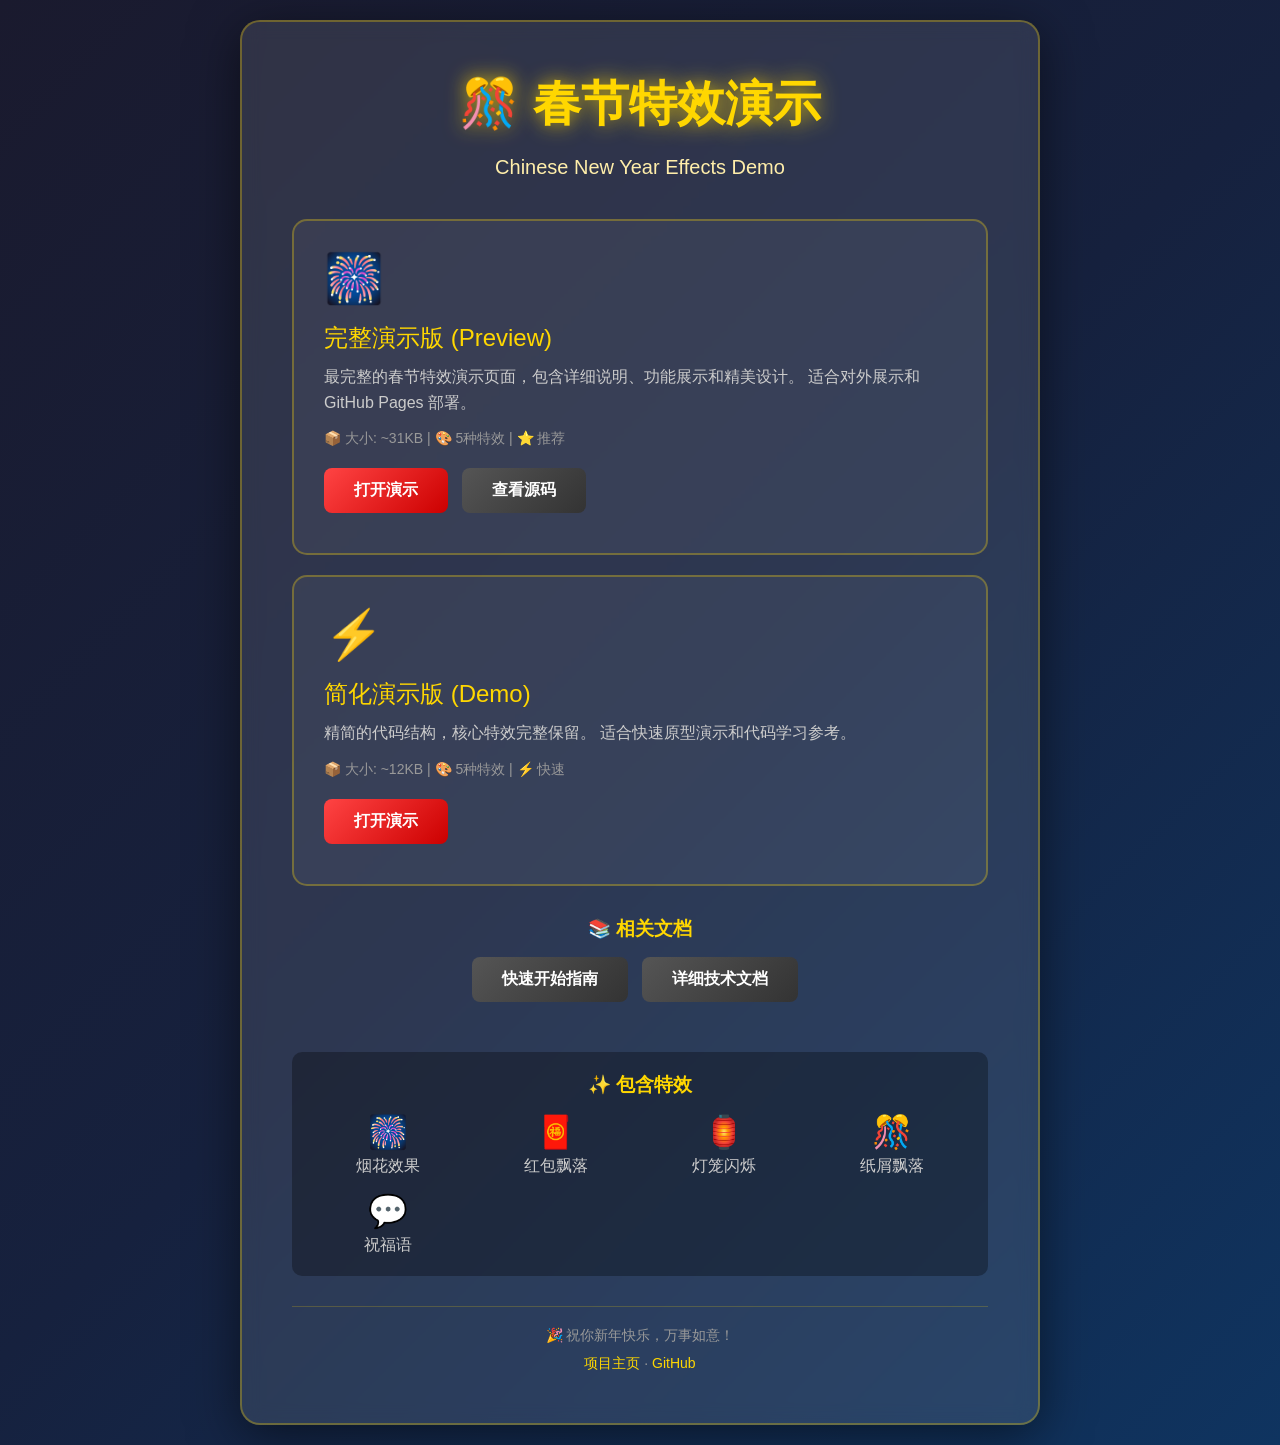
==== index.html @ f568c101 "feat(cny-festive-effects): add standalone, inline HTML demo page with multiple Chinese New Year effe" ====
<!DOCTYPE html>
<html lang="zh-CN">
<head>
    <meta charset="UTF-8">
    <meta name="viewport" content="width=device-width, initial-scale=1.0">
    <title>春节特效演示 - 导航页</title>
    <style>
        * {
            margin: 0;
            padding: 0;
            box-sizing: border-box;
        }

        body {
            font-family: "Microsoft YaHei", "微软雅黑", Arial, sans-serif;
            background: linear-gradient(135deg, #1a1a2e 0%, #16213e 50%, #0f3460 100%);
            min-height: 100vh;
            display: flex;
            justify-content: center;
            align-items: center;
            padding: 20px;
        }

        .container {
            max-width: 800px;
            background: rgba(255, 255, 255, 0.1);
            backdrop-filter: blur(10px);
            border-radius: 20px;
            padding: 50px;
            box-shadow: 0 10px 50px rgba(0, 0, 0, 0.5);
            border: 2px solid rgba(255, 215, 0, 0.3);
        }

        h1 {
            color: #ffd700;
            text-align: center;
            font-size: 48px;
            margin-bottom: 20px;
            text-shadow: 0 0 20px rgba(255, 215, 0, 0.8);
        }

        .subtitle {
            color: #ffeeaa;
            text-align: center;
            font-size: 20px;
            margin-bottom: 40px;
        }

        .demo-cards {
            display: grid;
            gap: 20px;
            margin-bottom: 30px;
        }

        .card {
            background: rgba(255, 255, 255, 0.05);
            border: 2px solid rgba(255, 215, 0, 0.3);
            border-radius: 15px;
            padding: 30px;
            transition: all 0.3s;
        }

        .card:hover {
            transform: translateY(-5px);
            border-color: rgba(255, 215, 0, 0.6);
            box-shadow: 0 10px 30px rgba(255, 215, 0, 0.2);
        }

        .card-icon {
            font-size: 48px;
            margin-bottom: 15px;
        }

        .card-title {
            color: #ffd700;
            font-size: 24px;
            margin-bottom: 10px;
        }

        .card-desc {
            color: #ccc;
            font-size: 16px;
            line-height: 1.6;
            margin-bottom: 15px;
        }

        .card-meta {
            color: #999;
            font-size: 14px;
            margin-bottom: 20px;
        }

        .btn {
            display: inline-block;
            padding: 12px 30px;
            background: linear-gradient(135deg, #ff4444, #cc0000);
            color: white;
            text-decoration: none;
            border-radius: 8px;
            font-size: 16px;
            font-weight: bold;
            transition: all 0.3s;
            margin-right: 10px;
            margin-bottom: 10px;
        }

        .btn:hover {
            background: linear-gradient(135deg, #cc0000, #990000);
            transform: translateY(-2px);
            box-shadow: 0 5px 15px rgba(255, 68, 68, 0.4);
        }

        .btn-secondary {
            background: linear-gradient(135deg, #555, #333);
        }

        .btn-secondary:hover {
            background: linear-gradient(135deg, #333, #111);
        }

        .footer {
            text-align: center;
            color: #999;
            font-size: 14px;
            margin-top: 30px;
            padding-top: 20px;
            border-top: 1px solid rgba(255, 215, 0, 0.2);
        }

        .footer a {
            color: #ffd700;
            text-decoration: none;
        }

        .footer a:hover {
            text-decoration: underline;
        }

        @media (max-width: 600px) {
            .container {
                padding: 30px 20px;
            }

            h1 {
                font-size: 36px;
            }

            .subtitle {
                font-size: 16px;
            }

            .card-title {
                font-size: 20px;
            }
        }
    </style>
</head>
<body>
    <div class="container">
        <h1>🎊 春节特效演示</h1>
        <p class="subtitle">Chinese New Year Effects Demo</p>

        <div class="demo-cards">
            <!-- 完整演示版 -->
            <div class="card">
                <div class="card-icon">🎆</div>
                <div class="card-title">完整演示版 (Preview)</div>
                <div class="card-desc">
                    最完整的春节特效演示页面，包含详细说明、功能展示和精美设计。
                    适合对外展示和 GitHub Pages 部署。
                </div>
                <div class="card-meta">📦 大小: ~31KB | 🎨 5种特效 | ⭐ 推荐</div>
                <a href="preview.html" class="btn">打开演示</a>
                <a href="https://github.com" target="_blank" class="btn btn-secondary">查看源码</a>
            </div>

            <!-- 简化演示版 -->
            <div class="card">
                <div class="card-icon">⚡</div>
                <div class="card-title">简化演示版 (Demo)</div>
                <div class="card-desc">
                    精简的代码结构，核心特效完整保留。
                    适合快速原型演示和代码学习参考。
                </div>
                <div class="card-meta">📦 大小: ~12KB | 🎨 5种特效 | ⚡ 快速</div>
                <a href="demo.html" class="btn">打开演示</a>
            </div>
        </div>

        <!-- 文档链接 -->
        <div style="text-align: center; margin-top: 30px;">
            <h3 style="color: #ffd700; margin-bottom: 15px;">📚 相关文档</h3>
            <a href="SPRING_FESTIVAL_DEMO.md" class="btn btn-secondary">快速开始指南</a>
            <a href="DEMO.md" class="btn btn-secondary">详细技术文档</a>
        </div>

        <!-- 特效预览 -->
        <div style="margin-top: 40px; padding: 20px; background: rgba(0,0,0,0.3); border-radius: 10px;">
            <h3 style="color: #ffd700; text-align: center; margin-bottom: 15px;">✨ 包含特效</h3>
            <div style="display: grid; grid-template-columns: repeat(auto-fit, minmax(150px, 1fr)); gap: 15px; color: #ccc;">
                <div style="text-align: center;">
                    <div style="font-size: 32px; margin-bottom: 5px;">🎆</div>
                    <div>烟花效果</div>
                </div>
                <div style="text-align: center;">
                    <div style="font-size: 32px; margin-bottom: 5px;">🧧</div>
                    <div>红包飘落</div>
                </div>
                <div style="text-align: center;">
                    <div style="font-size: 32px; margin-bottom: 5px;">🏮</div>
                    <div>灯笼闪烁</div>
                </div>
                <div style="text-align: center;">
                    <div style="font-size: 32px; margin-bottom: 5px;">🎊</div>
                    <div>纸屑飘落</div>
                </div>
                <div style="text-align: center;">
                    <div style="font-size: 32px; margin-bottom: 5px;">💬</div>
                    <div>祝福语</div>
                </div>
            </div>
        </div>

        <div class="footer">
            <p>🎉 祝你新年快乐，万事如意！</p>
            <p style="margin-top: 10px;">
                <a href="README.md">项目主页</a> · 
                <a href="https://github.com">GitHub</a>
            </p>
        </div>
    </div>
</body>
</html>
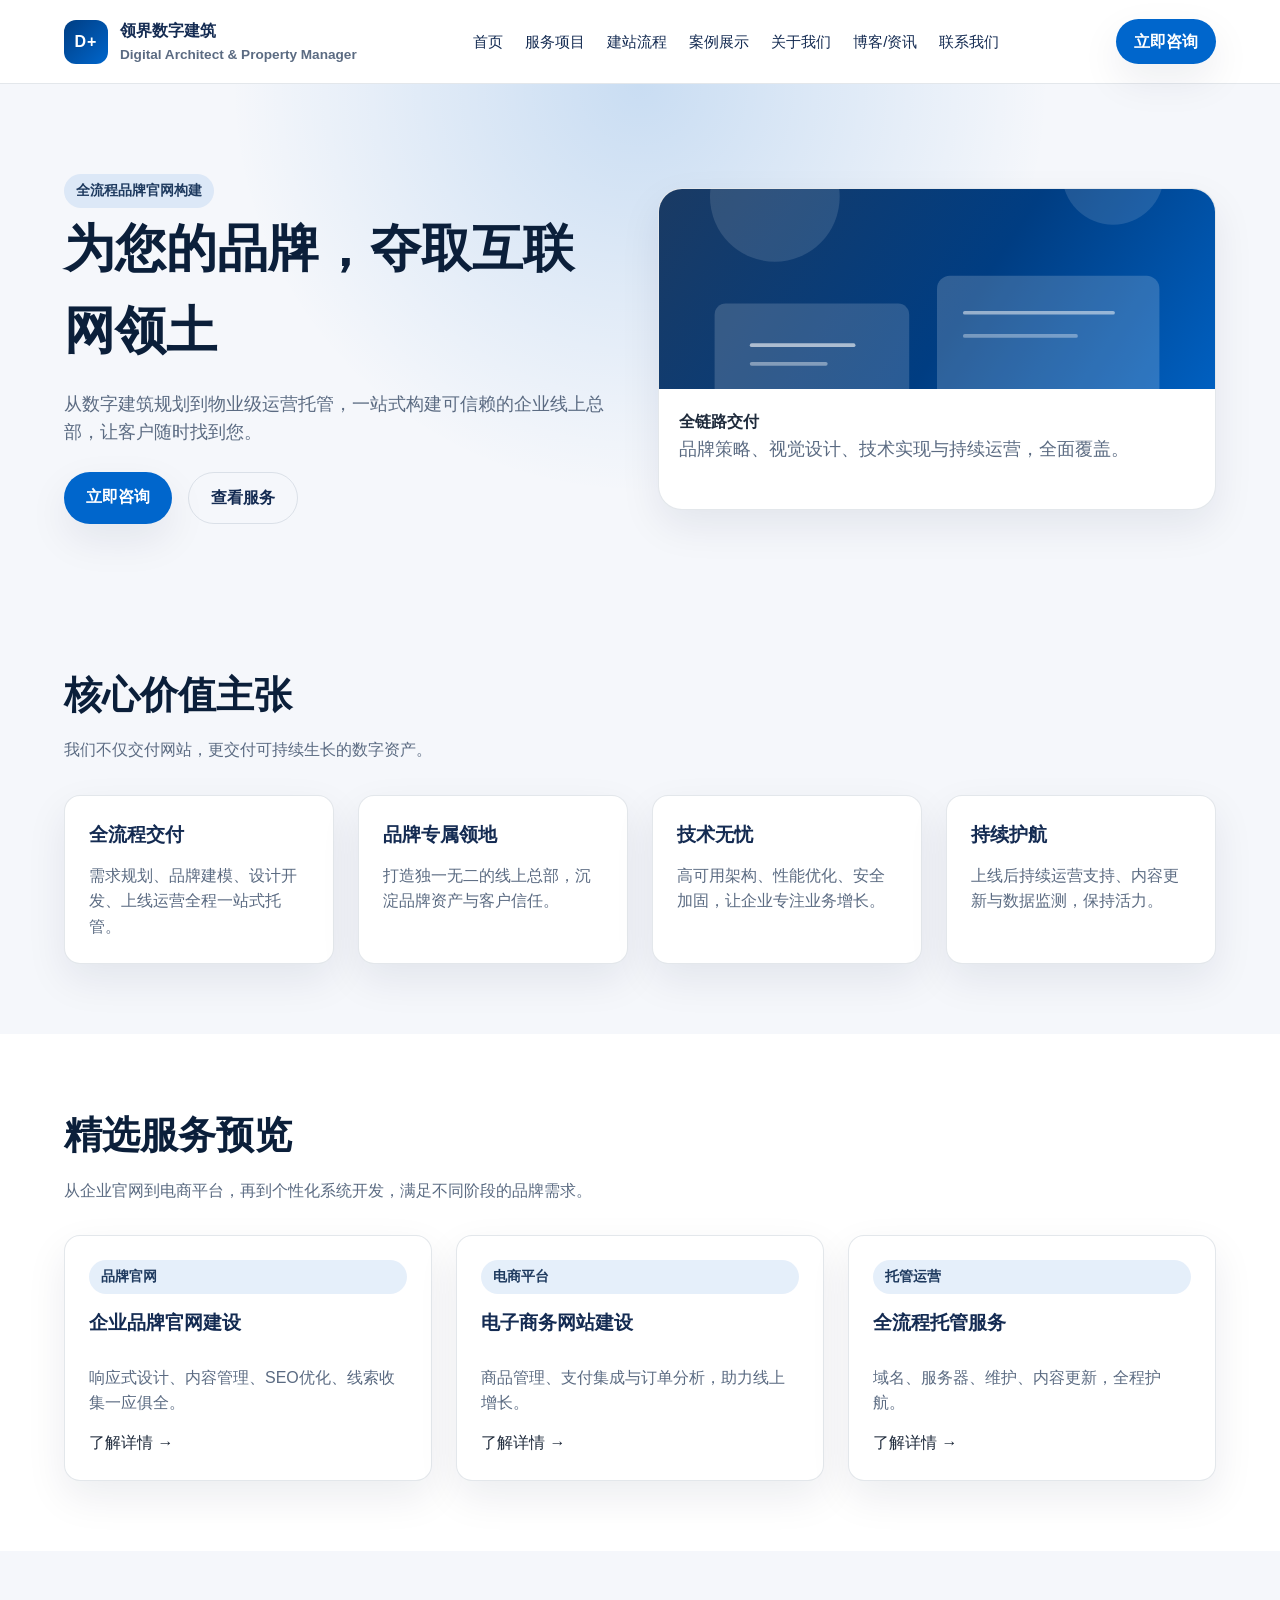
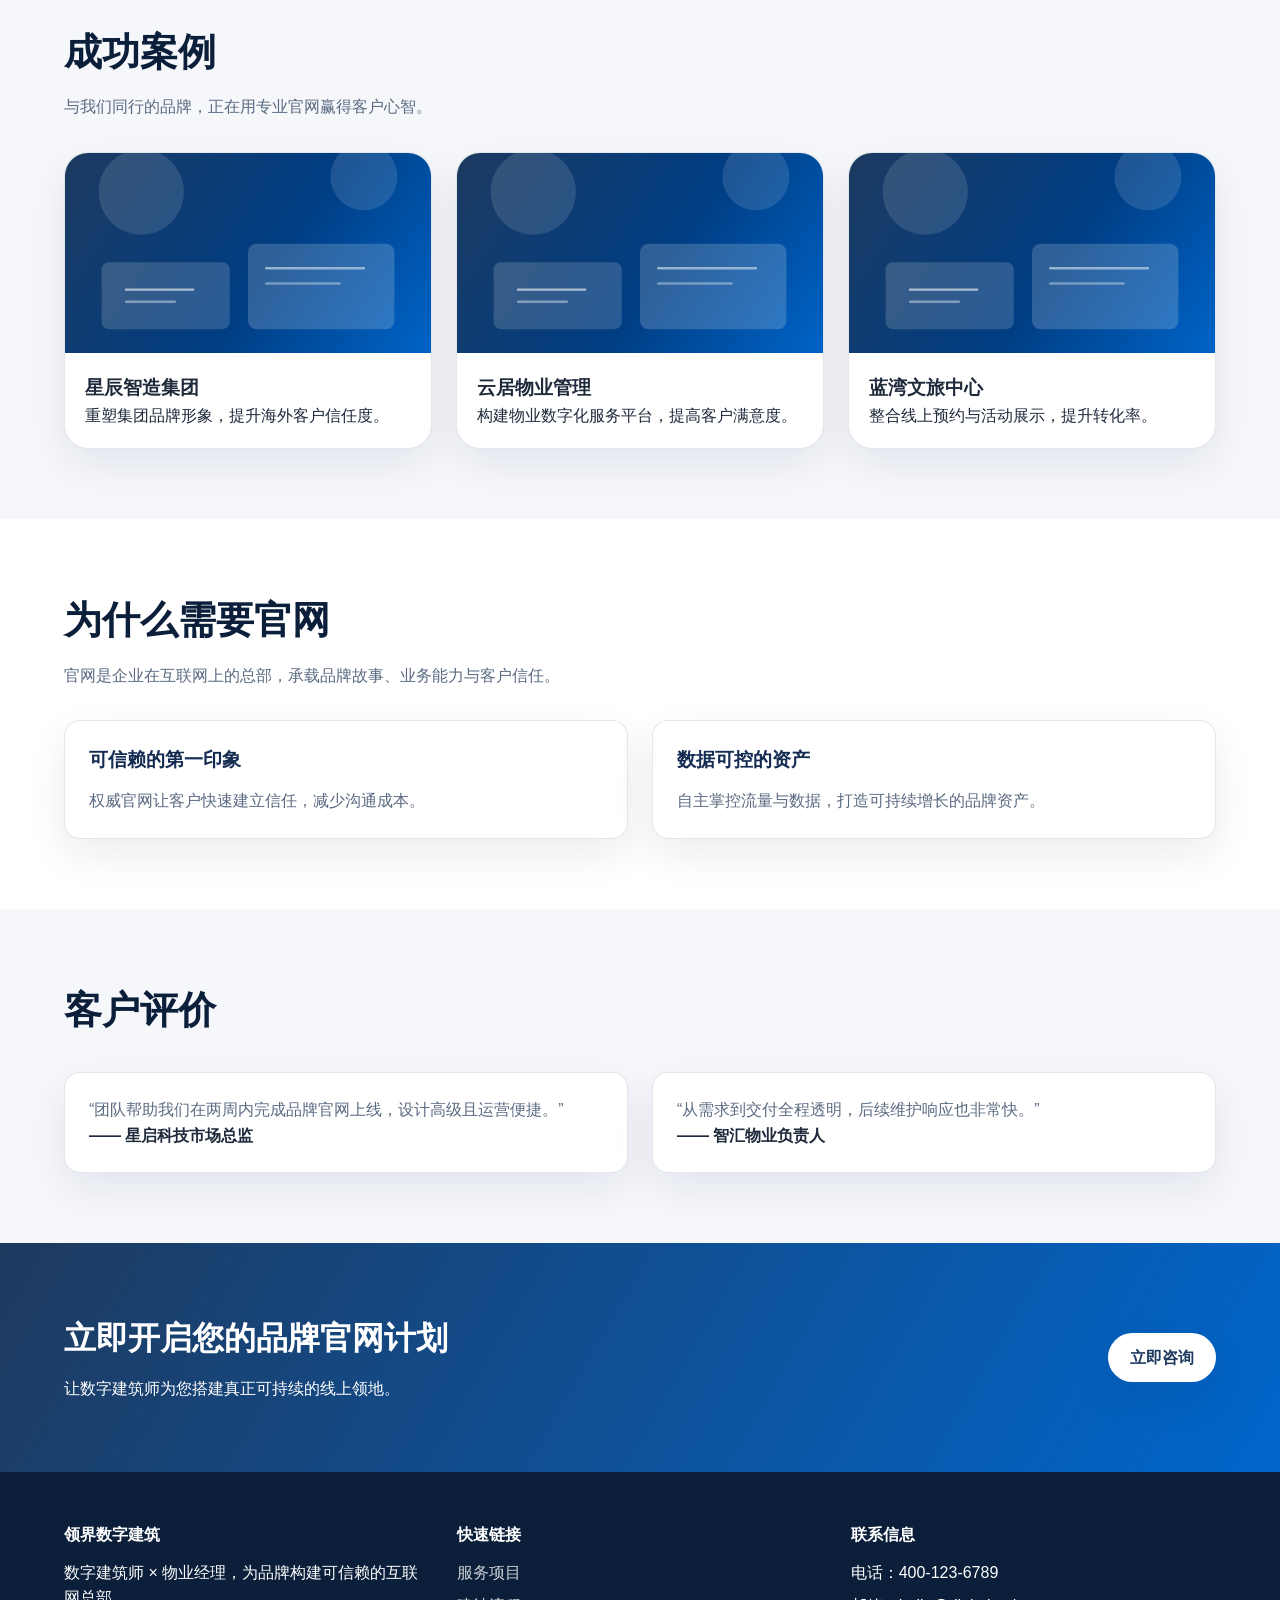
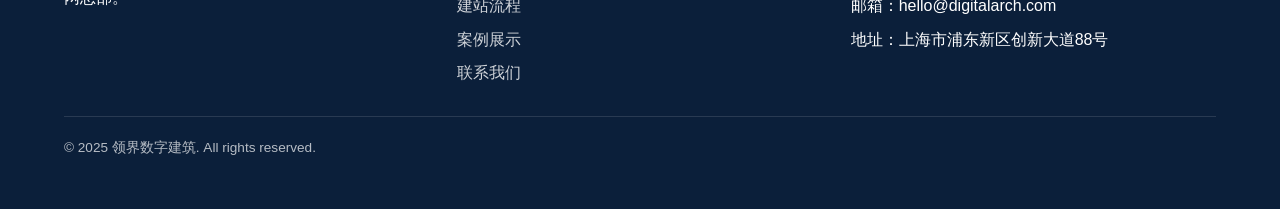
==== commit 0d758081: "Create multi-page brand website for digital architect positioning" ====
--- a/index.html
+++ b/index.html
@@ -1,233 +1,218 @@
 <!DOCTYPE html>
 <html lang="zh-CN">
 <head>
-    <meta charset="UTF-8">
-    <meta name="viewport" content="width=device-width, initial-scale=1.0">
-    <title>春节特效演示 - 导航页</title>
-    <style>
-        * {
-            margin: 0;
-            padding: 0;
-            box-sizing: border-box;
-        }
-
-        body {
-            font-family: "Microsoft YaHei", "微软雅黑", Arial, sans-serif;
-            background: linear-gradient(135deg, #1a1a2e 0%, #16213e 50%, #0f3460 100%);
-            min-height: 100vh;
-            display: flex;
-            justify-content: center;
-            align-items: center;
-            padding: 20px;
-        }
-
-        .container {
-            max-width: 800px;
-            background: rgba(255, 255, 255, 0.1);
-            backdrop-filter: blur(10px);
-            border-radius: 20px;
-            padding: 50px;
-            box-shadow: 0 10px 50px rgba(0, 0, 0, 0.5);
-            border: 2px solid rgba(255, 215, 0, 0.3);
-        }
-
-        h1 {
-            color: #ffd700;
-            text-align: center;
-            font-size: 48px;
-            margin-bottom: 20px;
-            text-shadow: 0 0 20px rgba(255, 215, 0, 0.8);
-        }
-
-        .subtitle {
-            color: #ffeeaa;
-            text-align: center;
-            font-size: 20px;
-            margin-bottom: 40px;
-        }
-
-        .demo-cards {
-            display: grid;
-            gap: 20px;
-            margin-bottom: 30px;
-        }
-
-        .card {
-            background: rgba(255, 255, 255, 0.05);
-            border: 2px solid rgba(255, 215, 0, 0.3);
-            border-radius: 15px;
-            padding: 30px;
-            transition: all 0.3s;
-        }
-
-        .card:hover {
-            transform: translateY(-5px);
-            border-color: rgba(255, 215, 0, 0.6);
-            box-shadow: 0 10px 30px rgba(255, 215, 0, 0.2);
-        }
-
-        .card-icon {
-            font-size: 48px;
-            margin-bottom: 15px;
-        }
-
-        .card-title {
-            color: #ffd700;
-            font-size: 24px;
-            margin-bottom: 10px;
-        }
-
-        .card-desc {
-            color: #ccc;
-            font-size: 16px;
-            line-height: 1.6;
-            margin-bottom: 15px;
-        }
-
-        .card-meta {
-            color: #999;
-            font-size: 14px;
-            margin-bottom: 20px;
-        }
-
-        .btn {
-            display: inline-block;
-            padding: 12px 30px;
-            background: linear-gradient(135deg, #ff4444, #cc0000);
-            color: white;
-            text-decoration: none;
-            border-radius: 8px;
-            font-size: 16px;
-            font-weight: bold;
-            transition: all 0.3s;
-            margin-right: 10px;
-            margin-bottom: 10px;
-        }
-
-        .btn:hover {
-            background: linear-gradient(135deg, #cc0000, #990000);
-            transform: translateY(-2px);
-            box-shadow: 0 5px 15px rgba(255, 68, 68, 0.4);
-        }
-
-        .btn-secondary {
-            background: linear-gradient(135deg, #555, #333);
-        }
-
-        .btn-secondary:hover {
-            background: linear-gradient(135deg, #333, #111);
-        }
-
-        .footer {
-            text-align: center;
-            color: #999;
-            font-size: 14px;
-            margin-top: 30px;
-            padding-top: 20px;
-            border-top: 1px solid rgba(255, 215, 0, 0.2);
-        }
-
-        .footer a {
-            color: #ffd700;
-            text-decoration: none;
-        }
-
-        .footer a:hover {
-            text-decoration: underline;
-        }
-
-        @media (max-width: 600px) {
-            .container {
-                padding: 30px 20px;
-            }
-
-            h1 {
-                font-size: 36px;
-            }
-
-            .subtitle {
-                font-size: 16px;
-            }
-
-            .card-title {
-                font-size: 20px;
-            }
-        }
-    </style>
+  <meta charset="UTF-8" />
+  <meta name="viewport" content="width=device-width, initial-scale=1.0" />
+  <title>数字建筑师与物业经理 | 品牌官网</title>
+  <link rel="stylesheet" href="css/style.css" />
 </head>
 <body>
-    <div class="container">
-        <h1>🎊 春节特效演示</h1>
-        <p class="subtitle">Chinese New Year Effects Demo</p>
-
-        <div class="demo-cards">
-            <!-- 完整演示版 -->
-            <div class="card">
-                <div class="card-icon">🎆</div>
-                <div class="card-title">完整演示版 (Preview)</div>
-                <div class="card-desc">
-                    最完整的春节特效演示页面，包含详细说明、功能展示和精美设计。
-                    适合对外展示和 GitHub Pages 部署。
-                </div>
-                <div class="card-meta">📦 大小: ~31KB | 🎨 5种特效 | ⭐ 推荐</div>
-                <a href="preview.html" class="btn">打开演示</a>
-                <a href="https://github.com" target="_blank" class="btn btn-secondary">查看源码</a>
-            </div>
-
-            <!-- 简化演示版 -->
-            <div class="card">
-                <div class="card-icon">⚡</div>
-                <div class="card-title">简化演示版 (Demo)</div>
-                <div class="card-desc">
-                    精简的代码结构，核心特效完整保留。
-                    适合快速原型演示和代码学习参考。
-                </div>
-                <div class="card-meta">📦 大小: ~12KB | 🎨 5种特效 | ⚡ 快速</div>
-                <a href="demo.html" class="btn">打开演示</a>
-            </div>
-        </div>
-
-        <!-- 文档链接 -->
-        <div style="text-align: center; margin-top: 30px;">
-            <h3 style="color: #ffd700; margin-bottom: 15px;">📚 相关文档</h3>
-            <a href="SPRING_FESTIVAL_DEMO.md" class="btn btn-secondary">快速开始指南</a>
-            <a href="DEMO.md" class="btn btn-secondary">详细技术文档</a>
-        </div>
-
-        <!-- 特效预览 -->
-        <div style="margin-top: 40px; padding: 20px; background: rgba(0,0,0,0.3); border-radius: 10px;">
-            <h3 style="color: #ffd700; text-align: center; margin-bottom: 15px;">✨ 包含特效</h3>
-            <div style="display: grid; grid-template-columns: repeat(auto-fit, minmax(150px, 1fr)); gap: 15px; color: #ccc;">
-                <div style="text-align: center;">
-                    <div style="font-size: 32px; margin-bottom: 5px;">🎆</div>
-                    <div>烟花效果</div>
-                </div>
-                <div style="text-align: center;">
-                    <div style="font-size: 32px; margin-bottom: 5px;">🧧</div>
-                    <div>红包飘落</div>
-                </div>
-                <div style="text-align: center;">
-                    <div style="font-size: 32px; margin-bottom: 5px;">🏮</div>
-                    <div>灯笼闪烁</div>
-                </div>
-                <div style="text-align: center;">
-                    <div style="font-size: 32px; margin-bottom: 5px;">🎊</div>
-                    <div>纸屑飘落</div>
-                </div>
-                <div style="text-align: center;">
-                    <div style="font-size: 32px; margin-bottom: 5px;">💬</div>
-                    <div>祝福语</div>
-                </div>
-            </div>
-        </div>
-
-        <div class="footer">
-            <p>🎉 祝你新年快乐，万事如意！</p>
-            <p style="margin-top: 10px;">
-                <a href="README.md">项目主页</a> · 
-                <a href="https://github.com">GitHub</a>
-            </p>
-        </div>
-    </div>
+  <header class="header">
+    <div class="container nav">
+      <a class="brand" href="index.html">
+        <span class="brand-badge">D+</span>
+        <div>
+          <strong>领界数字建筑</strong>
+          <div style="font-size: 0.85rem; color: var(--muted);">Digital Architect & Property Manager</div>
+        </div>
+      </a>
+      <nav class="nav-links">
+        <a href="index.html">首页</a>
+        <a href="services.html">服务项目</a>
+        <a href="process.html">建站流程</a>
+        <a href="portfolio.html">案例展示</a>
+        <a href="about.html">关于我们</a>
+        <a href="blog.html">博客/资讯</a>
+        <a href="contact.html">联系我们</a>
+      </nav>
+      <a class="nav-cta" href="contact.html">立即咨询</a>
+      <button class="menu-toggle" aria-label="打开菜单">菜单</button>
+    </div>
+  </header>
+
+  <section class="hero">
+    <div class="container hero-grid">
+      <div>
+        <span class="tag">全流程品牌官网构建</span>
+        <h1>为您的品牌，夺取互联网领土</h1>
+        <p>从数字建筑规划到物业级运营托管，一站式构建可信赖的企业线上总部，让客户随时找到您。</p>
+        <div class="hero-actions">
+          <a class="btn btn-primary" href="contact.html">立即咨询</a>
+          <a class="btn btn-outline" href="services.html">查看服务</a>
+        </div>
+      </div>
+      <div class="image-card">
+        <img src="assets/placeholder.svg" alt="数字建筑视觉" />
+        <div class="content">
+          <strong>全链路交付</strong>
+          <p>品牌策略、视觉设计、技术实现与持续运营，全面覆盖。</p>
+        </div>
+      </div>
+    </div>
+  </section>
+
+  <section class="section">
+    <div class="container">
+      <div class="section-heading">
+        <h2>核心价值主张</h2>
+        <p>我们不仅交付网站，更交付可持续生长的数字资产。</p>
+      </div>
+      <div class="grid-4">
+        <div class="card">
+          <h3>全流程交付</h3>
+          <p>需求规划、品牌建模、设计开发、上线运营全程一站式托管。</p>
+        </div>
+        <div class="card">
+          <h3>品牌专属领地</h3>
+          <p>打造独一无二的线上总部，沉淀品牌资产与客户信任。</p>
+        </div>
+        <div class="card">
+          <h3>技术无忧</h3>
+          <p>高可用架构、性能优化、安全加固，让企业专注业务增长。</p>
+        </div>
+        <div class="card">
+          <h3>持续护航</h3>
+          <p>上线后持续运营支持、内容更新与数据监测，保持活力。</p>
+        </div>
+      </div>
+    </div>
+  </section>
+
+  <section class="section" style="background: #fff;">
+    <div class="container">
+      <div class="section-heading">
+        <h2>精选服务预览</h2>
+        <p>从企业官网到电商平台，再到个性化系统开发，满足不同阶段的品牌需求。</p>
+      </div>
+      <div class="grid-3">
+        <div class="card service-preview">
+          <span class="tag">品牌官网</span>
+          <h3>企业品牌官网建设</h3>
+          <p>响应式设计、内容管理、SEO优化、线索收集一应俱全。</p>
+          <a href="services.html">了解详情 →</a>
+        </div>
+        <div class="card service-preview">
+          <span class="tag">电商平台</span>
+          <h3>电子商务网站建设</h3>
+          <p>商品管理、支付集成与订单分析，助力线上增长。</p>
+          <a href="services.html">了解详情 →</a>
+        </div>
+        <div class="card service-preview">
+          <span class="tag">托管运营</span>
+          <h3>全流程托管服务</h3>
+          <p>域名、服务器、维护、内容更新，全程护航。</p>
+          <a href="services.html">了解详情 →</a>
+        </div>
+      </div>
+    </div>
+  </section>
+
+  <section class="section">
+    <div class="container">
+      <div class="section-heading">
+        <h2>成功案例</h2>
+        <p>与我们同行的品牌，正在用专业官网赢得客户心智。</p>
+      </div>
+      <div class="grid-3">
+        <div class="image-card">
+          <img src="assets/placeholder.svg" alt="案例一" />
+          <div class="content">
+            <h3>星辰智造集团</h3>
+            <p>重塑集团品牌形象，提升海外客户信任度。</p>
+          </div>
+        </div>
+        <div class="image-card">
+          <img src="assets/placeholder.svg" alt="案例二" />
+          <div class="content">
+            <h3>云居物业管理</h3>
+            <p>构建物业数字化服务平台，提高客户满意度。</p>
+          </div>
+        </div>
+        <div class="image-card">
+          <img src="assets/placeholder.svg" alt="案例三" />
+          <div class="content">
+            <h3>蓝湾文旅中心</h3>
+            <p>整合线上预约与活动展示，提升转化率。</p>
+          </div>
+        </div>
+      </div>
+    </div>
+  </section>
+
+  <section class="section" style="background: #fff;">
+    <div class="container">
+      <div class="section-heading">
+        <h2>为什么需要官网</h2>
+        <p>官网是企业在互联网上的总部，承载品牌故事、业务能力与客户信任。</p>
+      </div>
+      <div class="grid-2">
+        <div class="card">
+          <h3>可信赖的第一印象</h3>
+          <p>权威官网让客户快速建立信任，减少沟通成本。</p>
+        </div>
+        <div class="card">
+          <h3>数据可控的资产</h3>
+          <p>自主掌控流量与数据，打造可持续增长的品牌资产。</p>
+        </div>
+      </div>
+    </div>
+  </section>
+
+  <section class="section">
+    <div class="container">
+      <div class="section-heading">
+        <h2>客户评价</h2>
+      </div>
+      <div class="grid-2">
+        <div class="card">
+          <p>“团队帮助我们在两周内完成品牌官网上线，设计高级且运营便捷。”</p>
+          <strong>—— 星启科技市场总监</strong>
+        </div>
+        <div class="card">
+          <p>“从需求到交付全程透明，后续维护响应也非常快。”</p>
+          <strong>—— 智汇物业负责人</strong>
+        </div>
+      </div>
+    </div>
+  </section>
+
+  <section class="section" style="background: linear-gradient(120deg, var(--navy-700), var(--accent)); color: #fff;">
+    <div class="container" style="display: flex; flex-wrap: wrap; gap: 20px; align-items: center; justify-content: space-between;">
+      <div>
+        <h2 style="font-size: 2rem; margin-bottom: 12px;">立即开启您的品牌官网计划</h2>
+        <p>让数字建筑师为您搭建真正可持续的线上领地。</p>
+      </div>
+      <a class="btn btn-primary" href="contact.html" style="background: #fff; color: var(--navy-700);">立即咨询</a>
+    </div>
+  </section>
+
+  <footer class="footer">
+    <div class="container footer-grid">
+      <div>
+        <h4>领界数字建筑</h4>
+        <p>数字建筑师 × 物业经理，为品牌构建可信赖的互联网总部。</p>
+      </div>
+      <div>
+        <h4>快速链接</h4>
+        <div style="display: grid; gap: 8px;">
+          <a href="services.html">服务项目</a>
+          <a href="process.html">建站流程</a>
+          <a href="portfolio.html">案例展示</a>
+          <a href="contact.html">联系我们</a>
+        </div>
+      </div>
+      <div>
+        <h4>联系信息</h4>
+        <div style="display: grid; gap: 8px;">
+          <span>电话：400-123-6789</span>
+          <span>邮箱：hello@digitalarch.com</span>
+          <span>地址：上海市浦东新区创新大道88号</span>
+        </div>
+      </div>
+    </div>
+    <div class="container footer-bottom">© 2025 领界数字建筑. All rights reserved.</div>
+  </footer>
+
+  <script src="js/script.js"></script>
 </body>
 </html>
--- a/css/style.css
+++ b/css/style.css
@@ -0,0 +1,529 @@
+:root {
+  color-scheme: light;
+  --navy-900: #0b1f3a;
+  --navy-800: #142b52;
+  --navy-700: #1e3a5f;
+  --navy-600: #003d82;
+  --accent: #0066cc;
+  --accent-light: #4da3ff;
+  --bg: #f5f7fb;
+  --text: #1e2a3b;
+  --muted: #5b6b82;
+  --card: #ffffff;
+  --border: rgba(30, 58, 95, 0.12);
+  --shadow: 0 16px 40px rgba(11, 31, 58, 0.08);
+  --radius-lg: 24px;
+  --radius-md: 16px;
+  --radius-sm: 10px;
+}
+
+* {
+  box-sizing: border-box;
+  margin: 0;
+  padding: 0;
+}
+
+body {
+  font-family: "Segoe UI", "PingFang SC", "Microsoft YaHei", sans-serif;
+  background: var(--bg);
+  color: var(--text);
+  line-height: 1.6;
+}
+
+a {
+  color: inherit;
+  text-decoration: none;
+}
+
+img {
+  max-width: 100%;
+  display: block;
+}
+
+.container {
+  width: min(1200px, 90%);
+  margin: 0 auto;
+}
+
+.header {
+  position: sticky;
+  top: 0;
+  z-index: 1000;
+  background: rgba(255, 255, 255, 0.92);
+  backdrop-filter: blur(16px);
+  border-bottom: 1px solid var(--border);
+}
+
+.nav {
+  display: flex;
+  align-items: center;
+  justify-content: space-between;
+  padding: 18px 0;
+}
+
+.brand {
+  display: flex;
+  align-items: center;
+  gap: 12px;
+  font-weight: 700;
+  color: var(--navy-800);
+}
+
+.brand-badge {
+  width: 44px;
+  height: 44px;
+  border-radius: 12px;
+  background: linear-gradient(135deg, var(--navy-600), var(--accent));
+  display: grid;
+  place-items: center;
+  color: #fff;
+  font-weight: 700;
+  letter-spacing: 1px;
+}
+
+.nav-links {
+  display: flex;
+  align-items: center;
+  gap: 22px;
+  font-size: 0.95rem;
+  color: var(--navy-800);
+}
+
+.nav-links a {
+  padding: 8px 0;
+  position: relative;
+}
+
+.nav-links a::after {
+  content: "";
+  position: absolute;
+  left: 0;
+  bottom: -4px;
+  width: 0;
+  height: 2px;
+  background: var(--accent);
+  transition: width 0.2s ease;
+}
+
+.nav-links a:hover::after,
+.nav-links a:focus-visible::after {
+  width: 100%;
+}
+
+.nav-cta {
+  padding: 10px 18px;
+  border-radius: 999px;
+  background: var(--accent);
+  color: #fff;
+  font-weight: 600;
+  box-shadow: var(--shadow);
+  transition: transform 0.2s ease, background 0.2s ease;
+}
+
+.nav-cta:hover {
+  transform: translateY(-2px);
+  background: var(--navy-600);
+}
+
+.menu-toggle {
+  display: none;
+  background: transparent;
+  border: 1px solid var(--border);
+  border-radius: 12px;
+  padding: 8px 10px;
+  color: var(--navy-800);
+}
+
+.hero {
+  padding: 90px 0 70px;
+  background: radial-gradient(circle at top, rgba(0, 102, 204, 0.18), transparent 50%), var(--bg);
+}
+
+.hero-grid {
+  display: grid;
+  grid-template-columns: repeat(auto-fit, minmax(280px, 1fr));
+  align-items: center;
+  gap: 36px;
+}
+
+.hero h1 {
+  font-size: clamp(2.2rem, 4vw, 3.4rem);
+  color: var(--navy-900);
+  margin-bottom: 18px;
+}
+
+.hero p {
+  color: var(--muted);
+  font-size: 1.1rem;
+  margin-bottom: 26px;
+}
+
+.hero-actions {
+  display: flex;
+  flex-wrap: wrap;
+  gap: 16px;
+}
+
+.btn {
+  padding: 12px 22px;
+  border-radius: 999px;
+  border: none;
+  font-weight: 600;
+  cursor: pointer;
+  transition: transform 0.2s ease, box-shadow 0.2s ease;
+}
+
+.btn-primary {
+  background: var(--accent);
+  color: #fff;
+  box-shadow: var(--shadow);
+}
+
+.btn-outline {
+  background: transparent;
+  color: var(--navy-800);
+  border: 1px solid var(--border);
+}
+
+.btn:hover {
+  transform: translateY(-2px);
+}
+
+.section {
+  padding: 70px 0;
+}
+
+.section-heading {
+  display: flex;
+  flex-direction: column;
+  gap: 12px;
+  margin-bottom: 32px;
+}
+
+.section-heading h2 {
+  font-size: clamp(1.8rem, 3vw, 2.6rem);
+  color: var(--navy-900);
+}
+
+.section-heading p {
+  color: var(--muted);
+  max-width: 680px;
+}
+
+.grid-4,
+.grid-3,
+.grid-2 {
+  display: grid;
+  gap: 24px;
+}
+
+.grid-4 {
+  grid-template-columns: repeat(auto-fit, minmax(220px, 1fr));
+}
+
+.grid-3 {
+  grid-template-columns: repeat(auto-fit, minmax(240px, 1fr));
+}
+
+.grid-2 {
+  grid-template-columns: repeat(auto-fit, minmax(280px, 1fr));
+}
+
+.card {
+  background: var(--card);
+  border-radius: var(--radius-md);
+  padding: 24px;
+  border: 1px solid var(--border);
+  box-shadow: var(--shadow);
+}
+
+.card h3 {
+  margin-bottom: 12px;
+  color: var(--navy-800);
+  font-size: 1.2rem;
+}
+
+.card p {
+  color: var(--muted);
+}
+
+.tag {
+  display: inline-flex;
+  align-items: center;
+  gap: 8px;
+  padding: 6px 12px;
+  border-radius: 999px;
+  background: rgba(0, 102, 204, 0.1);
+  color: var(--navy-700);
+  font-size: 0.85rem;
+  font-weight: 600;
+}
+
+.service-preview {
+  display: flex;
+  flex-direction: column;
+  gap: 14px;
+}
+
+.image-card {
+  background: var(--card);
+  border-radius: var(--radius-lg);
+  overflow: hidden;
+  border: 1px solid var(--border);
+  box-shadow: var(--shadow);
+}
+
+.image-card img {
+  width: 100%;
+  height: 200px;
+  object-fit: cover;
+}
+
+.image-card .content {
+  padding: 20px;
+}
+
+.stats {
+  display: grid;
+  grid-template-columns: repeat(auto-fit, minmax(160px, 1fr));
+  gap: 18px;
+}
+
+.stat {
+  background: var(--card);
+  border-radius: var(--radius-sm);
+  padding: 20px;
+  border: 1px solid var(--border);
+  text-align: center;
+}
+
+.stat strong {
+  font-size: 1.6rem;
+  color: var(--navy-800);
+  display: block;
+}
+
+.timeline {
+  display: grid;
+  gap: 18px;
+}
+
+.timeline-step {
+  display: grid;
+  grid-template-columns: auto 1fr;
+  gap: 18px;
+  align-items: center;
+  background: var(--card);
+  padding: 18px 22px;
+  border-radius: var(--radius-md);
+  border: 1px solid var(--border);
+}
+
+.timeline-step span {
+  width: 44px;
+  height: 44px;
+  border-radius: 50%;
+  background: linear-gradient(135deg, var(--navy-600), var(--accent));
+  color: #fff;
+  display: grid;
+  place-items: center;
+  font-weight: 700;
+}
+
+.filter-bar {
+  display: flex;
+  flex-wrap: wrap;
+  gap: 12px;
+  margin-bottom: 24px;
+}
+
+.filter-bar button {
+  padding: 8px 16px;
+  border-radius: 999px;
+  border: 1px solid var(--border);
+  background: #fff;
+  cursor: pointer;
+  color: var(--navy-800);
+  font-weight: 600;
+}
+
+.filter-bar button.active {
+  background: var(--accent);
+  color: #fff;
+  border-color: transparent;
+}
+
+.team {
+  display: grid;
+  gap: 20px;
+  grid-template-columns: repeat(auto-fit, minmax(220px, 1fr));
+}
+
+.team-member {
+  background: var(--card);
+  border-radius: var(--radius-md);
+  padding: 20px;
+  border: 1px solid var(--border);
+  text-align: center;
+}
+
+.team-member img {
+  width: 100%;
+  height: 180px;
+  object-fit: cover;
+  border-radius: 12px;
+  margin-bottom: 14px;
+}
+
+.logo-wall {
+  display: grid;
+  grid-template-columns: repeat(auto-fit, minmax(140px, 1fr));
+  gap: 18px;
+  align-items: center;
+}
+
+.logo-wall .logo {
+  padding: 16px;
+  text-align: center;
+  border-radius: 12px;
+  border: 1px dashed var(--border);
+  color: var(--muted);
+  font-weight: 600;
+}
+
+.blog-list {
+  display: grid;
+  gap: 20px;
+  grid-template-columns: repeat(auto-fit, minmax(260px, 1fr));
+}
+
+.blog-card {
+  padding: 20px;
+  background: var(--card);
+  border-radius: var(--radius-md);
+  border: 1px solid var(--border);
+  display: grid;
+  gap: 10px;
+}
+
+.blog-card span {
+  color: var(--muted);
+  font-size: 0.85rem;
+}
+
+.form-card {
+  background: var(--card);
+  padding: 28px;
+  border-radius: var(--radius-md);
+  border: 1px solid var(--border);
+  box-shadow: var(--shadow);
+}
+
+.form-grid {
+  display: grid;
+  gap: 18px;
+  grid-template-columns: repeat(auto-fit, minmax(220px, 1fr));
+}
+
+input,
+textarea,
+select {
+  width: 100%;
+  padding: 12px 14px;
+  border-radius: 12px;
+  border: 1px solid var(--border);
+  font-size: 0.95rem;
+  font-family: inherit;
+}
+
+textarea {
+  min-height: 120px;
+  resize: vertical;
+}
+
+.form-message {
+  padding: 12px 16px;
+  border-radius: 12px;
+  font-size: 0.95rem;
+  display: none;
+}
+
+.form-message.error {
+  background: rgba(220, 53, 69, 0.12);
+  color: #b4233a;
+}
+
+.form-message.success {
+  background: rgba(25, 135, 84, 0.12);
+  color: #1f7a4f;
+}
+
+.footer {
+  background: var(--navy-900);
+  color: #fff;
+  padding: 50px 0;
+}
+
+.footer-grid {
+  display: grid;
+  gap: 28px;
+  grid-template-columns: repeat(auto-fit, minmax(200px, 1fr));
+}
+
+.footer h4 {
+  margin-bottom: 12px;
+}
+
+.footer a {
+  color: rgba(255, 255, 255, 0.8);
+}
+
+.footer a:hover {
+  color: #fff;
+}
+
+.footer-bottom {
+  margin-top: 30px;
+  border-top: 1px solid rgba(255, 255, 255, 0.12);
+  padding-top: 20px;
+  font-size: 0.85rem;
+  color: rgba(255, 255, 255, 0.7);
+}
+
+@media (max-width: 900px) {
+  .nav-links {
+    position: absolute;
+    top: 70px;
+    right: 5%;
+    background: #fff;
+    flex-direction: column;
+    padding: 18px;
+    border-radius: 16px;
+    border: 1px solid var(--border);
+    box-shadow: var(--shadow);
+    display: none;
+  }
+
+  .nav-links.open {
+    display: flex;
+  }
+
+  .menu-toggle {
+    display: inline-flex;
+  }
+}
+
+@media (max-width: 600px) {
+  .hero {
+    padding: 70px 0 50px;
+  }
+
+  .nav {
+    gap: 12px;
+  }
+
+  .hero-actions {
+    flex-direction: column;
+    align-items: flex-start;
+  }
+}
